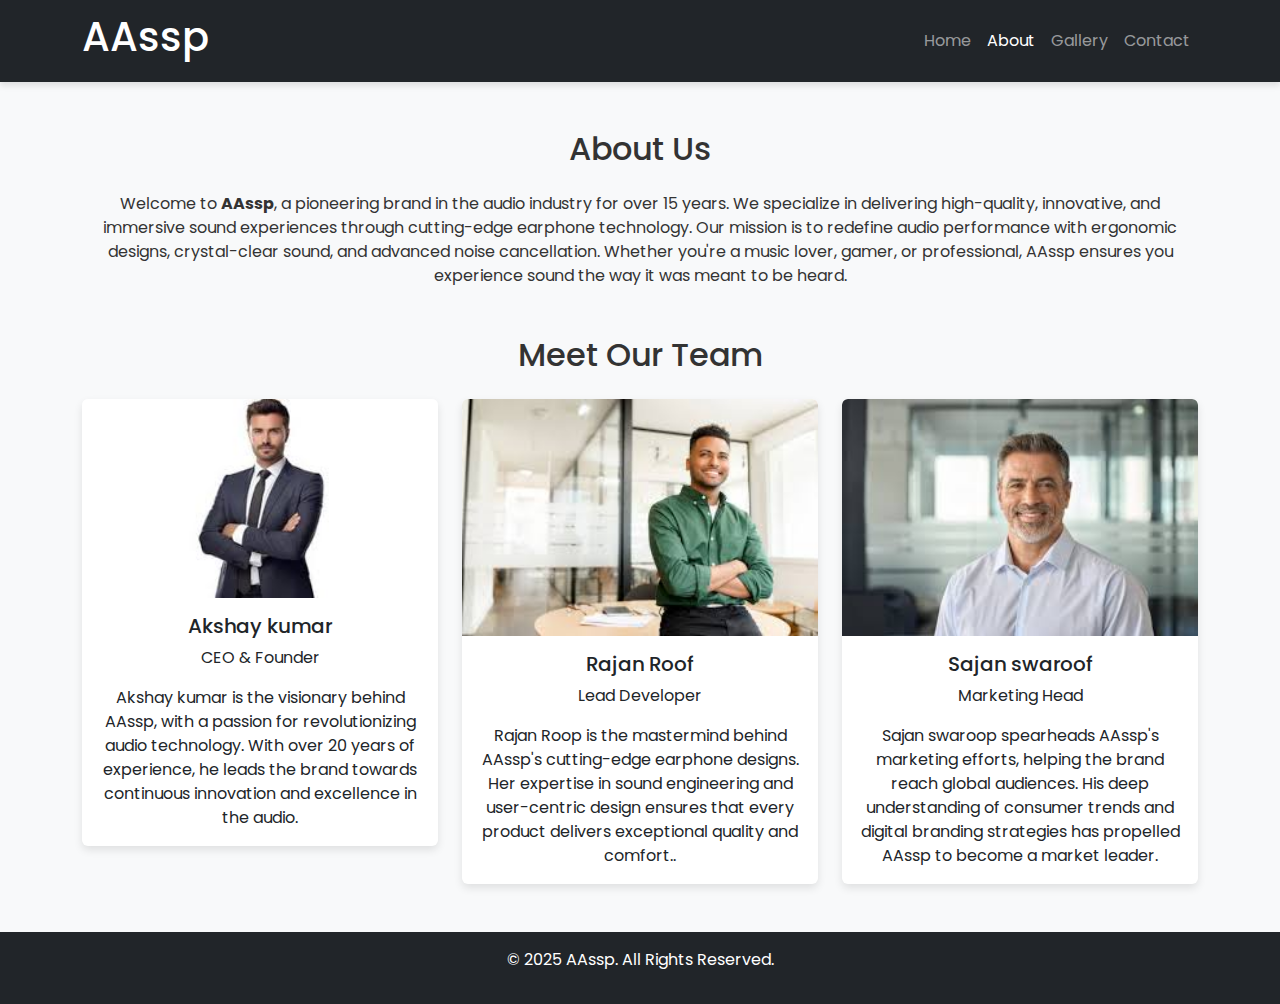
==== about.html @ 4e5176a2 "Initial commit" ====
<!DOCTYPE html>
<html lang="en">
<head>
    <meta charset="UTF-8">
    <meta name="viewport" content="width=device-width, initial-scale=1">
    <title>About Us | Static Website</title>
    <link rel="stylesheet" href="https://cdn.jsdelivr.net/npm/bootstrap@5.3.0/dist/css/bootstrap.min.css">
    <link rel="stylesheet" href="styles.css">
</head>
<body>

    <!-- Navbar -->
    <nav class="navbar navbar-expand-lg navbar-dark bg-dark">
        <div class="container">
            <a class="navbar-brand" href="#"><h1>AAssp</h1></a>
            <button class="navbar-toggler" type="button" data-bs-toggle="collapse" data-bs-target="#navbarNav">
                <span class="navbar-toggler-icon"></span>
            </button>
            <div class="collapse navbar-collapse" id="navbarNav">
                <ul class="navbar-nav ms-auto">
                    <li class="nav-item"><a class="nav-link" href="index.html">Home</a></li>
                    <li class="nav-item"><a class="nav-link active" href="about.html">About</a></li>
                    <li class="nav-item"><a class="nav-link" href="gallery.html">Gallery</a></li>
                    <li class="nav-item"><a class="nav-link" href="contact.html">Contact</a></li>
                </ul>
            </div>
        </div>
    </nav>

    <!-- About Us Section -->
    <section class="container my-5">
        <h2 class="text-center mb-4">About Us</h2>
        <p class="text-center">Welcome to <strong>AAssp</strong>, a pioneering brand in the audio industry for over 15 years. We specialize in delivering high-quality, innovative, and immersive sound experiences through cutting-edge earphone technology. Our mission is to redefine audio performance with ergonomic designs, crystal-clear sound, and advanced noise cancellation. Whether you're a music lover, gamer, or professional, AAssp ensures you experience sound the way it was meant to be heard.</p>
    </section>

    <!-- Team Section -->
    <section class="container my-5">
        <h2 class="text-center mb-4">Meet Our Team</h2>
        <div class="row">
            <div class="col-md-4">
                <div class="card text-center">
                    <img src="images/team1.png" class="card-img-top" alt="Team Member 1">
                    <div class="card-body">
                        <h5 class="card-title">Akshay kumar</h5>
                        <p class="card-text">CEO & Founder</p>
                        <p class="card-text">Akshay kumar is the visionary behind AAssp, with a passion for revolutionizing audio technology. With over 20 years of experience, he leads the brand towards continuous innovation and excellence in the audio.</p>
                    </div>
                </div>
            </div>
            <div class="col-md-4">
                <div class="card text-center">
                    <img src="images/team2.png" class="card-img-top" alt="Team Member 2">
                    <div class="card-body">
                        <h5 class="card-title">Rajan Roof</h5>
                        <p class="card-text">Lead Developer</p>
                        <p class="card-text">Rajan Roop is the mastermind behind AAssp's cutting-edge earphone designs. Her expertise in sound engineering and user-centric design ensures that every product delivers exceptional quality and comfort..</p>
                    </div>
                </div>
            </div>
            <div class="col-md-4">
                <div class="card text-center">
                    <img src="images/team3.png" class="card-img-top" alt="Team Member 3">
                    <div class="card-body">
                        <h5 class="card-title">Sajan swaroof</h5>
                        <p class="card-text">Marketing Head</p>
                        <p class="card-text">Sajan swaroop spearheads AAssp's marketing efforts, helping the brand reach global audiences. His deep understanding of consumer trends and digital branding strategies has propelled AAssp to become a market leader.</p>
                    </div>
                </div>
            </div>
        </div>
    </section>

    <!-- Footer -->
    <footer class="bg-dark text-white text-center py-3">
        <p>&copy; 2025 AAssp. All Rights Reserved.</p>
    </footer>

    <!-- Bootstrap JavaScript -->
    <script src="https://cdn.jsdelivr.net/npm/bootstrap@5.3.0/dist/js/bootstrap.bundle.min.js"></script>
</body>
</html>
---- styles.css ----
/* Google Fonts */
@import url('https://fonts.googleapis.com/css2?family=Poppins:wght@300;400;600&display=swap');

/* General Styles */
body {
    font-family: 'Poppins', sans-serif;
    background-color: #f8f9fa;
    color: #333;
}

/* Navbar Styling */
.navbar {
    box-shadow: 0 4px 6px rgba(0, 0, 0, 0.1);
}

.navbar-brand {
    font-weight: 600;
}

.navbar-nav .nav-link {
    font-size: 16px;
    transition: color 0.3s ease-in-out;
}

.navbar-nav .nav-link:hover {
    color: #007bff;
}

/* Gallery Image Styling */
.card {
    border: none;
    box-shadow: 0 4px 8px rgba(0, 0, 0, 0.1);
    transition: transform 0.3s ease-in-out;
    overflow: hidden;
}

/* Fixed Image Size for Grid */
.gallery-img {
    width: 100%;
    height: 250px; /* Consistent height */
    object-fit: cover; /* Prevents stretching */
    border-radius: 10px;
    border: 4px solid #007bff;
    transition: all 0.3s ease-in-out;
}

.gallery-img:hover {
    border-color: #ff6600;
    transform: scale(1.05);
}

/* Enlarged Modal Image */
.modal-body img {
    max-width: 100%;
    height: auto;
    border-radius: 10px;
}

/* Footer Styling */
footer {
    background-color: #343a40;
    color: white;
    padding: 15px 0;
}


/* Google Fonts Import */
@import url('https://fonts.googleapis.com/css2?family=Poppins:wght@300;400;600&display=swap');

/* General Styles */
body {
    font-family: 'Poppins', sans-serif;
    background-color: #f8f9fa;
    color: #333;
}

/* Navbar Styling */
.navbar {
    box-shadow: 0 4px 6px rgba(0, 0, 0, 0.1);
}

/* Gallery Image Styling */
.gallery-img {
    width: 100%;
    height: 250px; /* Uniform size */
    object-fit: cover;
    border-radius: 10px;
    border: 4px solid #007bff;
    transition: transform 0.3s ease-in-out, box-shadow 0.3s ease-in-out;
}

/* Floating Effect on Hover & Touch */
.gallery-img:hover,
.gallery-img:active { /* Works on mobile touch */
    transform: translateY(-8px); /* Slight lift effect */
    box-shadow: 0 10px 20px rgba(0, 0, 0, 0.3); /* Adds depth */
}
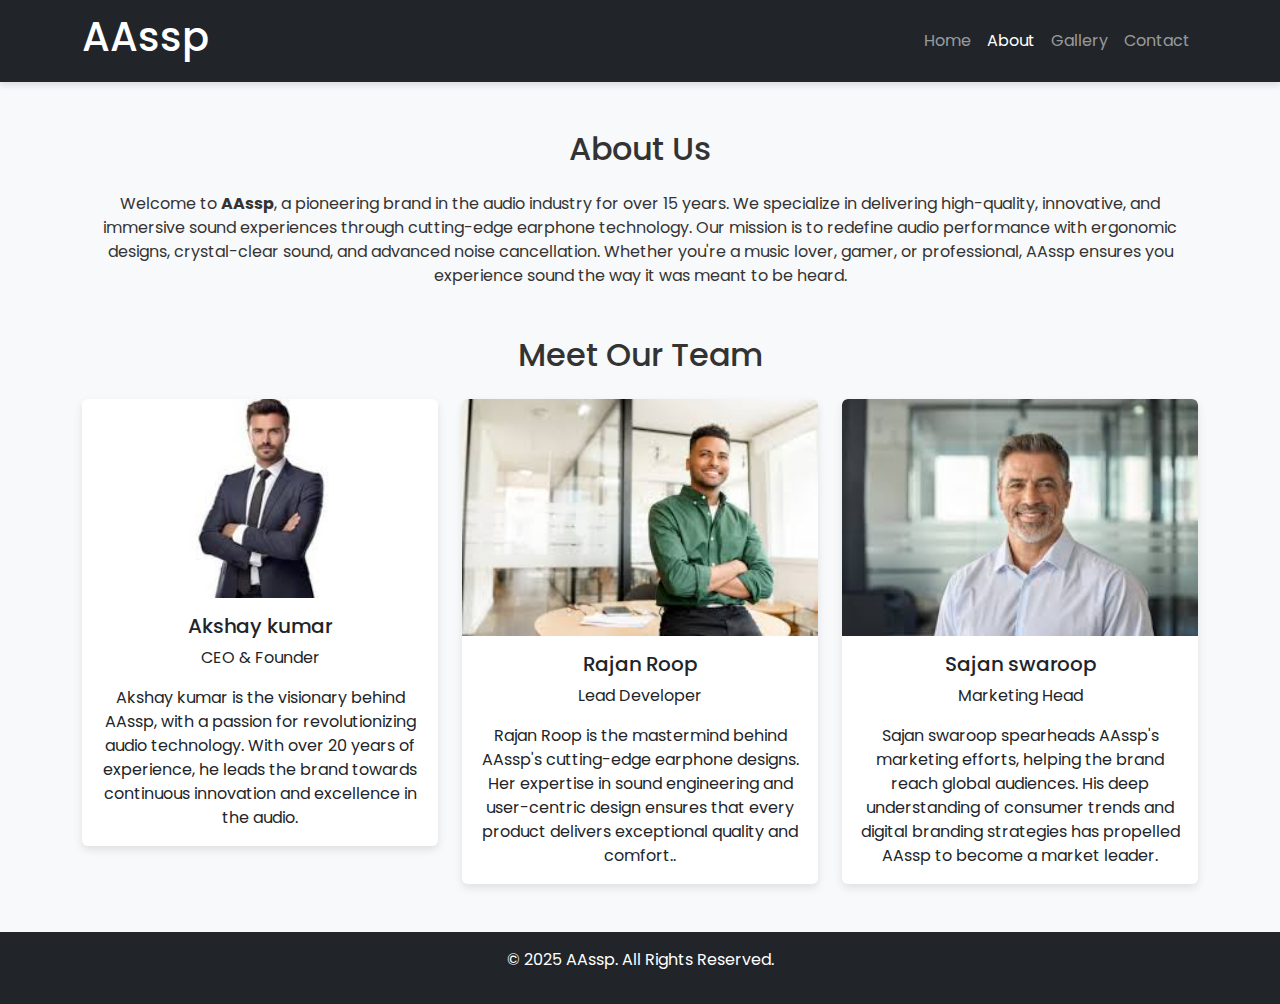
==== commit 4fd219d1: "Update about.html" ====
--- a/about.html
+++ b/about.html
@@ -51,7 +51,7 @@
                 <div class="card text-center">
                     <img src="images/team2.png" class="card-img-top" alt="Team Member 2">
                     <div class="card-body">
-                        <h5 class="card-title">Rajan Roof</h5>
+                        <h5 class="card-title">Rajan Roop</h5>
                         <p class="card-text">Lead Developer</p>
                         <p class="card-text">Rajan Roop is the mastermind behind AAssp's cutting-edge earphone designs. Her expertise in sound engineering and user-centric design ensures that every product delivers exceptional quality and comfort..</p>
                     </div>
@@ -61,7 +61,7 @@
                 <div class="card text-center">
                     <img src="images/team3.png" class="card-img-top" alt="Team Member 3">
                     <div class="card-body">
-                        <h5 class="card-title">Sajan swaroof</h5>
+                        <h5 class="card-title">Sajan swaroop</h5>
                         <p class="card-text">Marketing Head</p>
                         <p class="card-text">Sajan swaroop spearheads AAssp's marketing efforts, helping the brand reach global audiences. His deep understanding of consumer trends and digital branding strategies has propelled AAssp to become a market leader.</p>
                     </div>
